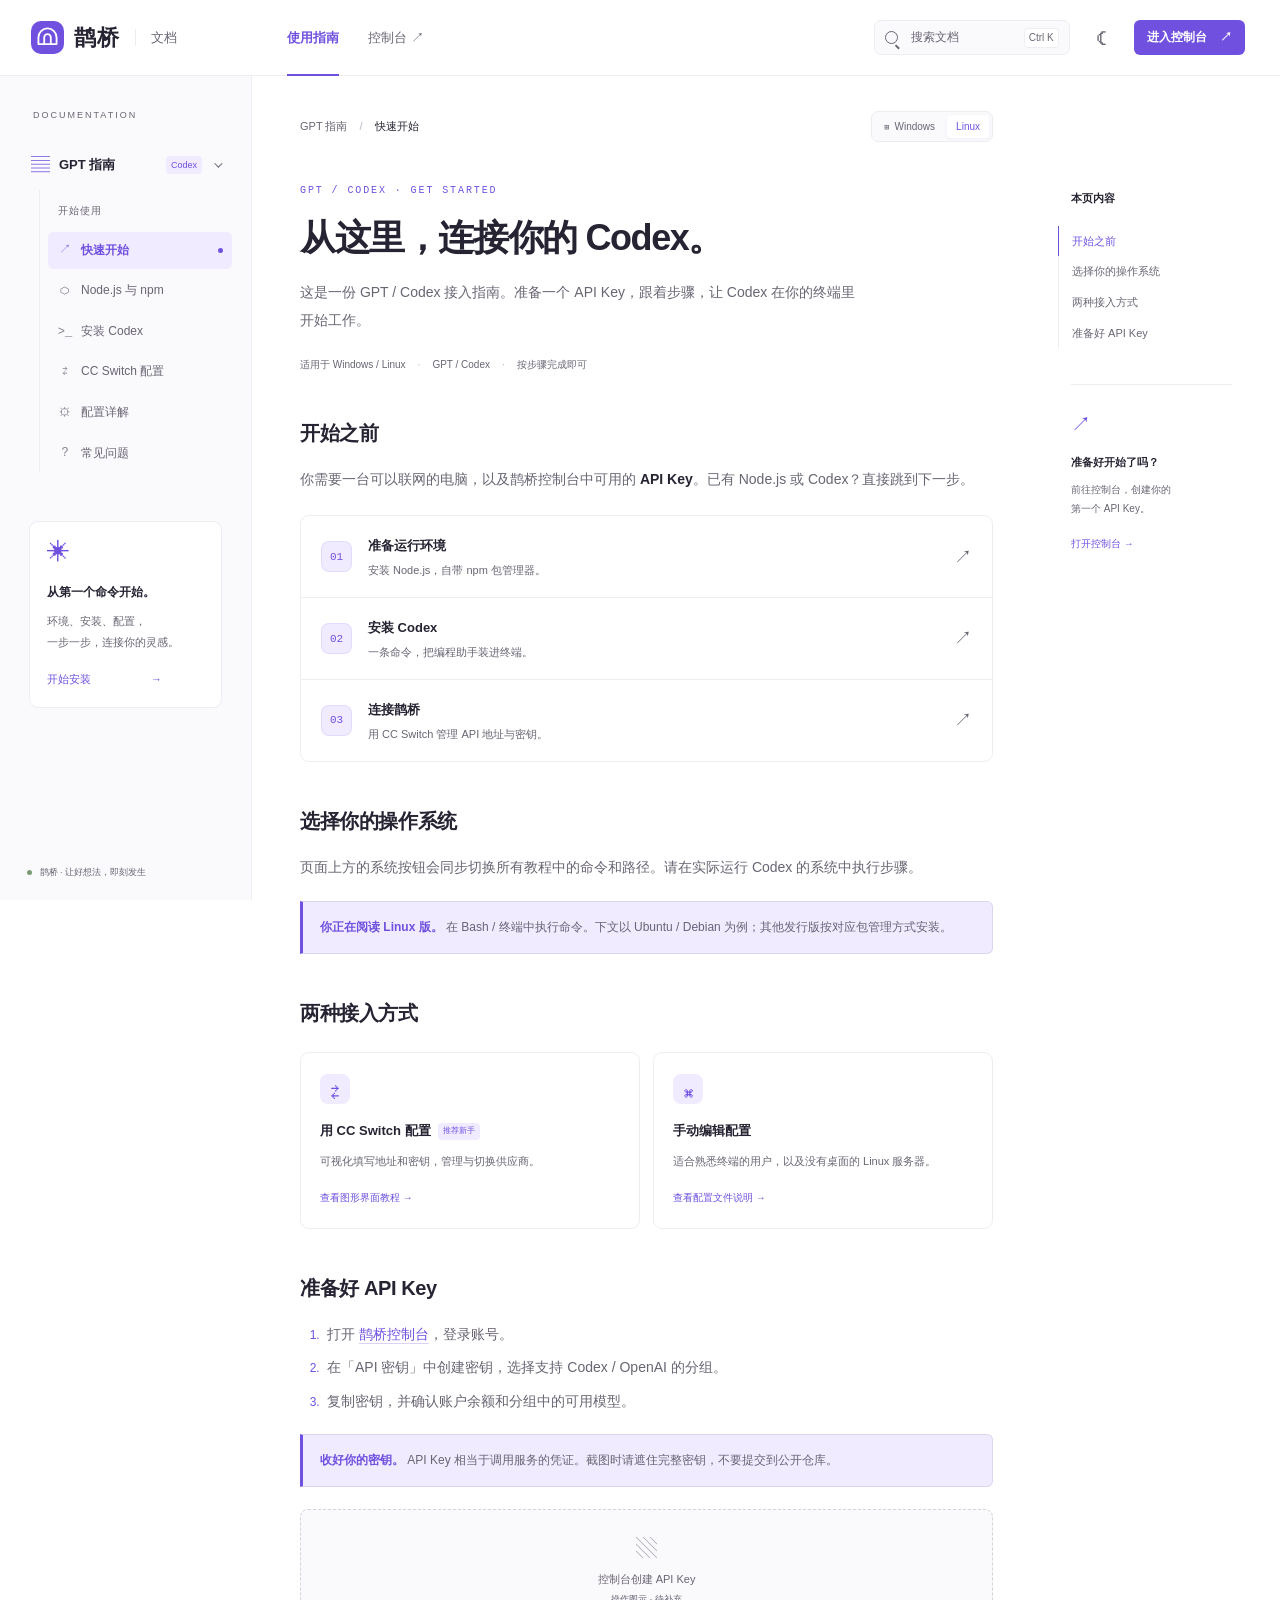
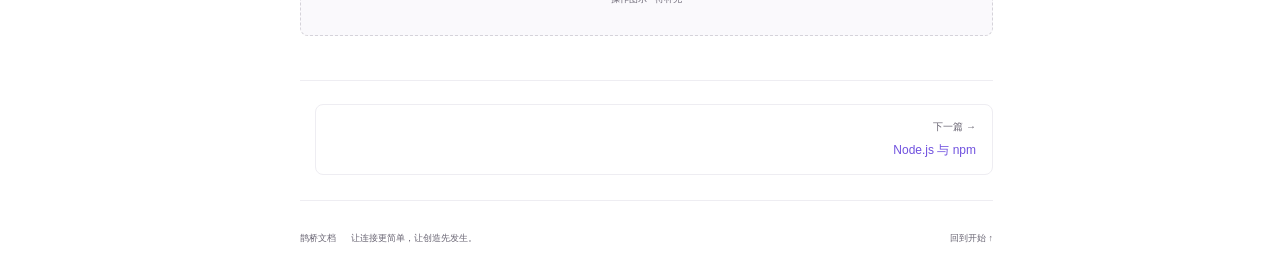
==== landing/docs/index.html @ ecbe3cf0 "操作文档" ====
<!doctype html>
<html lang="zh-CN" data-theme="light">
<head>
<meta charset="utf-8">
<meta name="viewport" content="width=device-width, initial-scale=1">
<meta name="theme-color" content="#faf9fc">
<meta name="description" content="鹊桥 GPT / Codex 指南：Windows 与 Linux 的 Node.js、Codex、CC Switch 安装与 API 配置指南。">
<title>快速开始 · GPT 指南 · 鹊桥文档</title>
<link rel="icon" href="data:image/svg+xml,%3Csvg xmlns='http://www.w3.org/2000/svg' viewBox='0 0 64 64'%3E%3Crect width='64' height='64' rx='18' fill='%236d4aff'/%3E%3Cpath d='M13 44V33a19 19 0 0 1 38 0v11M13 44h38M25 44V33a7 7 0 0 1 14 0v11' fill='none' stroke='white' stroke-width='4' stroke-linecap='round'/%3E%3C/svg%3E">
<style>:root{color-scheme:light;--bg:#fff;--sidebar:#faf9fc;--surface:#f7f7fa;--text:#262332;--muted:#696573;--line:#eeedf2;--accent:#7051df;--accent-soft:#f0ebff;--code-bg:#f8f8fb;--code-text:#4c425f;--shadow:0 24px 80px #25203520}
[data-theme=dark]{color-scheme:dark;--bg:#14121a;--sidebar:#19161f;--surface:#211d29;--text:#eeeaf5;--muted:#aaa2b7;--line:#302939;--accent:#c2a7ff;--accent-soft:#2c223d;--code-bg:#1c1823;--code-text:#dfd0f3;--shadow:0 24px 80px #0008}
*,*::before,*::after{box-sizing:border-box}html{scroll-behavior:smooth;scroll-padding-top:100px}body{margin:0;font:14px/1.8 -apple-system,BlinkMacSystemFont,"Segoe UI","PingFang SC","Microsoft YaHei",sans-serif;background:var(--bg);color:var(--text);-webkit-font-smoothing:antialiased}button,input{font:inherit}button,a{-webkit-tap-highlight-color:transparent}button{cursor:pointer;color:inherit}a{color:inherit;text-decoration:none}button{background:none}svg{display:block}::selection{background:var(--accent-soft);color:var(--accent)}:focus-visible{outline:2px solid var(--accent);outline-offset:4px}[hidden]{display:none!important}.sr-only{position:absolute;width:1px;height:1px;margin:-1px;padding:0;overflow:hidden;clip:rect(0,0,0,0);white-space:nowrap;border:0}.skip{position:fixed;left:16px;top:-100px;background:var(--accent);color:var(--bg);padding:10px 18px;z-index:100}.skip:focus{top:10px}.header{height:76px;display:grid;grid-template-columns:252px 1fr;border-bottom:1px solid var(--line);position:sticky;top:0;background:var(--bg);z-index:30}.brand{display:flex;align-items:center;padding-left:31px;gap:10px}.brand svg{width:33px;height:33px;color:var(--accent)}.brand strong{font-size:22px;letter-spacing:1px}.brand-divider{height:17px;width:1px;background:var(--line);margin:0 5px}.brand-caption{font-size:13px;color:var(--muted)}.header-main{display:flex;justify-content:space-between;align-items:center;padding:0 35px;gap:20px}.top-links,.header-actions{display:flex;align-items:center;gap:29px}.top-links{height:100%;font-size:13px;color:var(--muted)}.top-links a{height:100%;display:flex;align-items:center;position:relative;white-space:nowrap}.top-links .current{color:var(--accent);font-weight:600}.top-links .current::after{content:"";position:absolute;bottom:-1px;height:2px;left:0;right:0;background:var(--accent)}.header-actions{gap:17px}.search-trigger{height:35px;min-width:196px;display:flex;align-items:center;gap:10px;padding:0 10px;border:1px solid var(--line);border-radius:7px;background:var(--sidebar);color:var(--muted);font-size:12px}.search-icon{display:inline-block;width:13px;height:13px;border:1.5px solid currentColor;border-radius:50%;position:relative;flex-shrink:0;margin-right:3px}.search-icon::after{content:"";position:absolute;bottom:-4px;right:-3px;width:5px;height:1.5px;background:currentColor;transform:rotate(45deg)}kbd{font-family:inherit;font-size:10px;border:1px solid var(--line);border-radius:4px;padding:0 4px;margin-left:auto;background:var(--bg)}.theme-toggle{border:0;font-size:22px;width:30px;height:34px;color:var(--muted);line-height:1}.console-button{padding:7px 13px;border-radius:6px;background:var(--accent);color:var(--bg);font-size:12px;font-weight:600;white-space:nowrap}.console-button span{margin-left:10px}.menu-toggle{display:none;border:1px solid var(--line);border-radius:6px;font-size:17px;width:34px;height:34px}.sidebar{position:fixed;top:76px;bottom:0;left:0;width:252px;border-right:1px solid var(--line);background:var(--sidebar);z-index:20}.sidebar-inner{padding:31px 19px 20px;height:100%;display:flex;flex-direction:column;overflow:auto}.sidebar-overline{font-size:9px;letter-spacing:2px;color:var(--muted);padding:0 14px;margin-bottom:21px}.sidebar-home{display:flex;align-items:center;gap:11px;font-weight:650;padding:0 13px}.sidebar-home>span:first-child{color:var(--accent);font-size:20px}.guide-badge{margin-left:auto;background:var(--accent-soft);border-radius:4px;font-size:10px;font-weight:500;color:var(--accent);padding:0 6px}.nav-label{font-size:10px;color:var(--muted);padding:30px 14px 12px;letter-spacing:1px}.nav-link{display:flex;align-items:center;gap:11px;padding:9px 13px;margin:3px 0;color:var(--muted);border-radius:6px;font-size:13px}.nav-icon{font:13px/1.5 Consolas,monospace;width:19px;text-align:center;opacity:.8}.nav-link.active{background:var(--accent-soft);color:var(--accent);font-weight:600}.nav-link.active::after{content:"";width:5px;height:5px;background:var(--accent);border-radius:50%;margin-left:auto}.nav-link:hover{color:var(--accent);background:var(--accent-soft)}.sidebar-tip{margin:46px 10px 25px;padding:19px 17px 16px;border:1px solid var(--line);border-radius:9px;background:var(--bg);position:relative;overflow:hidden}.tip-spark{display:block;color:var(--accent);font-size:23px;line-height:1;margin-bottom:15px}.sidebar-tip strong{font-size:12px;font-weight:600}.sidebar-tip p{font-size:11px;color:var(--muted);line-height:1.9;margin:7px 0 13px}.sidebar-tip a{font-size:11px;color:var(--accent)}.sidebar-tip a span{margin-left:57px}.sidebar-bottom{margin-top:auto;padding:15px 8px 0;font-size:9px;color:var(--muted);white-space:nowrap}.status-dot{display:inline-block;width:5px;height:5px;background:#7d9a73;border-radius:50%;margin-right:5px}main{margin-left:252px;min-height:calc(100vh - 76px)}.reading-layout{display:grid;grid-template-columns:minmax(0,760px) 174px;gap:65px;max-width:1138px;margin:auto;padding:35px 48px 0}.document{min-width:0}.document-toolbar{display:flex;align-items:center;justify-content:space-between;gap:15px;margin-bottom:41px}.breadcrumb{display:flex;align-items:center;gap:12px;font-size:11px;color:var(--muted)}.breadcrumb strong{font-weight:500;color:var(--text)}.breadcrumb>span:nth-child(2){color:#b8b4c2}.os-switch{display:flex;gap:3px;padding:3px;border:1px solid var(--line);border-radius:7px;background:var(--sidebar);flex-shrink:0}.os-switch button{border:0;padding:3px 9px;border-radius:4px;font-size:10px;line-height:1.7;color:var(--muted)}.os-switch button[aria-pressed=true]{background:var(--bg);color:var(--accent);box-shadow:0 1px 4px #3020450c}.os-switch button span{margin-right:3px}.article .page-eyebrow{font:10px/1.5 Consolas,monospace;letter-spacing:1.9px;color:var(--accent);margin:0 0 15px}.article h1{font-size:36px;letter-spacing:-1.4px;line-height:1.4;margin:0 0 16px;font-weight:720}.article>h1+p{font-size:14px;line-height:1.95;color:var(--muted);max-width:560px;margin-bottom:18px}.article h2{font-size:20px;font-weight:650;letter-spacing:-.4px;margin:38px 0 15px;padding-top:3px}.article h3{font-size:16px;margin:26px 0 10px}.article p{margin:12px 0;color:var(--muted);line-height:1.95}.article strong{color:var(--text);font-weight:600}.article a:not(.journey a,.route-cards a){color:var(--accent);text-decoration:underline;text-underline-offset:4px;text-decoration-color:color-mix(in srgb,var(--accent) 25%,transparent)}.article a:hover{text-decoration-color:var(--accent)}.article ol,.article ul{padding-left:23px;color:var(--muted);margin:16px 0}.article li{padding-left:4px;margin:8px 0}.article li::marker{color:var(--accent);font-size:12px}.intro-meta{display:flex;gap:0;flex-wrap:wrap;font-size:10px;color:var(--muted);margin:22px 0 31px}.intro-meta span+span::before{content:"·";margin:0 12px;color:#b6afc4}.journey{border:1px solid var(--line);border-radius:9px;margin:22px 0 30px;overflow:hidden}.journey a{padding:17px 20px;display:flex;align-items:center;gap:16px;transition:background .15s}.journey a+a{border-top:1px solid var(--line)}.journey a:hover{background:var(--sidebar)}.step-no{width:31px;height:31px;display:grid;place-items:center;background:var(--accent-soft);color:var(--accent);border:1px solid color-mix(in srgb,var(--accent) 10%,transparent);border-radius:8px;font:11px Consolas,monospace;flex-shrink:0}.journey strong{font-size:13px}.journey p{font-size:11px;line-height:1.7;margin:3px 0 0}.step-arrow{margin-left:auto;font-size:18px;color:var(--muted)}.article blockquote{padding:14px 17px;border:1px solid color-mix(in srgb,var(--accent) 15%,var(--line));border-left:3px solid var(--accent);border-radius:0 6px 6px 0;background:var(--accent-soft);margin:20px 0}.article blockquote p{font-size:12px;line-height:1.9;margin:0;color:var(--muted)}.article blockquote strong{color:var(--accent)}.route-cards{display:grid;grid-template-columns:1fr 1fr;gap:13px;margin:21px 0 30px}.route-cards>a{border:1px solid var(--line);border-radius:9px;padding:21px 19px;display:flex;flex-direction:column;transition:border-color .15s}.route-cards>a:hover{border-color:var(--accent)}.card-icon{display:grid;place-items:center;width:30px;height:30px;color:var(--accent);background:var(--accent-soft);border-radius:8px;font-size:20px;margin-bottom:15px}.route-cards strong{font-size:13px}.route-cards small{font-size:8px;font-weight:500;display:inline-block;padding:1px 5px;border-radius:4px;background:var(--accent-soft);color:var(--accent);margin-left:4px;vertical-align:middle}.route-cards p{font-size:11px;line-height:1.9;margin:9px 0 17px}.card-link{font-size:10px;color:var(--accent);margin-top:auto}.article :not(pre)>code{font:12px/1.65 Consolas,"SFMono-Regular",monospace;padding:2px 5px;background:var(--surface);color:var(--code-text);border:1px solid var(--line);border-radius:4px;overflow-wrap:anywhere}.code-block{border:1px solid var(--line);border-radius:8px;overflow:hidden;margin:19px 0;background:var(--code-bg)}.code-header{padding:6px 13px;display:flex;align-items:center;justify-content:space-between;border-bottom:1px solid var(--line);font:10px/1.8 Consolas,monospace;color:var(--muted)}.copy-button{font:10px/1.7 inherit;border:1px solid var(--line);border-radius:4px;padding:1px 8px;background:var(--bg);color:var(--muted);min-width:42px}.copy-button:hover{color:var(--accent)}pre{margin:0;padding:17px;overflow:auto;tab-size:2;line-height:1.9}pre code{font:12px/1.9 Consolas,"SFMono-Regular",monospace;color:var(--code-text)}.table-wrap{overflow:auto;border:1px solid var(--line);border-radius:7px;margin:20px 0}table{width:100%;border-collapse:collapse;font-size:12px}th,td{padding:11px 13px;text-align:left;border-bottom:1px solid var(--line);min-width:105px}th{font-weight:550;background:var(--sidebar);white-space:nowrap}td{color:var(--muted)}tbody tr:last-child td{border-bottom:0}.article img{max-width:100%;height:auto;border-radius:8px;border:1px solid var(--line);display:block;margin:20px 0}.screenshot-placeholder{border:1px dashed color-mix(in srgb,var(--muted) 25%,transparent);border-radius:8px;padding:27px 18px;background:var(--sidebar);text-align:center;margin:22px 0}.screenshot-placeholder>span{display:block;font-size:21px;color:var(--muted);opacity:.55;line-height:1}.screenshot-placeholder figcaption{font-size:11px;color:var(--muted);margin-top:12px}.screenshot-placeholder small{display:block;font-size:9px;margin-top:2px}.pagination{border-top:1px solid var(--line);margin-top:44px;padding-top:23px;display:flex;gap:15px;justify-content:space-between}.pagination a{flex:1;border:1px solid var(--line);border-radius:8px;padding:13px 16px;text-decoration:none!important;font-size:12px}.pagination a:hover{border-color:var(--accent)}.pagination a:last-child{text-align:right}.pagination small{display:block;font-size:10px;color:var(--muted);margin-bottom:4px}.document-footer{display:flex;flex-wrap:wrap;gap:15px;justify-content:space-between;font-size:9px;color:var(--muted);padding:29px 0 27px;margin-top:25px;border-top:1px solid var(--line)}.document-footer>span:nth-child(2){margin-right:auto}.document-footer a:hover{color:var(--accent)}.page-aside{padding-top:78px}.toc-sticky{position:sticky;top:112px}.toc-title{font-size:11px;font-weight:600;margin:0 0 17px;padding-left:13px}.page-aside nav{display:flex;flex-direction:column;border-left:1px solid var(--line)}.page-aside nav a{font-size:11px;line-height:1.7;color:var(--muted);padding:6px 0 6px 13px;margin-left:-1px;border-left:1px solid transparent}.page-aside nav a.active{color:var(--accent);border-color:var(--accent)}.page-aside nav a:hover{color:var(--accent)}.aside-help{margin:35px 0 0 13px;padding-top:21px;border-top:1px solid var(--line)}.aside-help>span{font-size:20px;color:var(--accent);display:block;margin-bottom:7px}.aside-help strong{font-size:11px;font-weight:600}.aside-help p{font-size:10px;color:var(--muted);line-height:1.9;margin:6px 0 12px}.aside-help a{font-size:10px;color:var(--accent)}dialog{padding:0;width:min(590px,calc(100% - 32px));max-height:80vh;background:var(--bg);color:var(--text);border:1px solid var(--line);border-radius:12px;box-shadow:var(--shadow);margin:12vh auto auto}dialog::backdrop{background:#19132355;backdrop-filter:blur(3px)}.search-top{display:flex;gap:12px;align-items:center;border-bottom:1px solid var(--line);padding:17px 21px}.search-top input{width:100%;min-width:0;outline:none;border:0;color:var(--text);background:transparent;font-size:14px}.search-top button{border:1px solid var(--line);color:var(--muted);border-radius:4px;font-size:10px;padding:2px 5px}#search-results{padding:9px;max-height:48vh;overflow:auto}.search-result{display:block;padding:13px;border-radius:6px}.search-result:hover,.search-result:focus{background:var(--accent-soft)}.search-result strong{font-size:13px;font-weight:550}.search-result p{font-size:11px;margin:3px 0 0;color:var(--muted);line-height:1.8}.search-empty{padding:20px;text-align:center;color:var(--muted);font-size:12px}.search-footer{border-top:1px solid var(--line);padding:10px 20px;font-size:10px;color:var(--muted);margin:0}#toast{position:fixed;bottom:24px;left:50%;transform:translateX(-50%);background:var(--text);color:var(--bg);font-size:12px;border-radius:7px;padding:9px 17px;z-index:100;opacity:0;pointer-events:none;transition:opacity .15s}#toast.visible{opacity:1}.noscript{padding:15px;border:1px solid var(--line);font-size:12px}
@media(min-width:1600px){.reading-layout{padding-top:43px;gap:80px}.document-toolbar{margin-bottom:49px}.article h1{font-size:40px}}
@media(max-width:1200px){.header{grid-template-columns:225px 1fr}.sidebar{width:225px}.brand{padding-left:25px}main{margin-left:225px}.reading-layout{gap:35px;padding-inline:35px;grid-template-columns:minmax(0,1fr) 145px}.header-main{padding-inline:25px}.top-links{gap:20px}.search-trigger{min-width:165px}.header-actions{gap:13px}.article h1{font-size:32px}.route-cards small{margin-left:0}}
@media(max-width:1000px){.page-aside{display:none}.reading-layout{display:block;max-width:800px;padding-inline:40px}.top-links a:nth-child(2){display:none}.search-trigger{min-width:145px}.search-trigger kbd{display:none}.header-main{gap:10px}.console-button{padding:7px 10px}.brand-caption,.brand-divider{display:none}.document-toolbar{margin-bottom:33px}}
@media(max-width:760px){.header{height:65px;grid-template-columns:150px 1fr}.brand{padding-left:20px;gap:8px}.brand svg{width:29px;height:29px}.brand strong{font-size:20px}.brand-caption{display:block;font-size:11px}.header-main{padding:0 17px;justify-content:flex-end}.top-links{display:none}.search-trigger{min-width:0;width:32px;justify-content:center;padding:0;border:0;background:none}.search-trigger>span:nth-child(2){display:none}.console-button{font-size:10px}.theme-toggle{font-size:20px;width:25px}.header-actions{gap:10px}.menu-toggle{display:block}.sidebar{transform:translateX(-100%);top:65px;width:255px;transition:transform .2s}.sidebar.open{transform:none}.mobile-backdrop{position:fixed;inset:65px 0 0;background:#19132355;z-index:19}.sidebar-inner{padding-top:25px}main{margin-left:0}.reading-layout{padding:26px 24px 0}.document-toolbar{margin-bottom:33px}.article h1{font-size:30px;letter-spacing:-1px}.article h2{font-size:19px;margin-top:32px}.article>h1+p{font-size:13px}.article p,.article li{font-size:13px}.intro-meta{font-size:9px}.intro-meta span+span::before{margin-inline:8px}.breadcrumb{gap:8px;font-size:10px}.os-switch button{font-size:9px;padding-inline:7px}.route-cards{gap:10px}.route-cards>a{padding:18px 15px}.route-cards strong{font-size:12px}.route-cards p{font-size:11px}.route-cards small{display:table;margin-top:5px}.journey a{padding:17px}.journey p{font-size:11px}.document-footer>span:nth-child(2){display:none}.pagination a{font-size:11px;padding:12px}.article blockquote p{font-size:11px}html{scroll-padding-top:85px}}
@media(max-width:380px){.header{grid-template-columns:128px 1fr}.header-main{padding-right:12px}.brand{padding-left:15px}.brand-caption{display:none}.header-actions{gap:7px}.reading-layout{padding-inline:18px}.article h1{font-size:27px}.intro-meta{gap:5px}.route-cards{grid-template-columns:1fr}.route-cards small{display:inline;margin-left:6px}.console-button span{margin-left:5px}}
@media(prefers-reduced-motion:reduce){html{scroll-behavior:auto}*,*::before,*::after{transition:none!important}}
@media(max-width:520px){.header .console-button{display:none}}

.guide-group>summary{display:flex;align-items:center;gap:9px;padding:9px 12px;cursor:pointer;list-style:none;border-radius:6px}.guide-group>summary::-webkit-details-marker{display:none}.guide-group>summary::marker{content:""}.guide-group>summary:hover{background:var(--accent-soft)}.guide-group>summary strong{font-size:13px;font-weight:650;white-space:nowrap}.guide-symbol{color:var(--accent);font-size:19px;line-height:1}.guide-group .guide-badge{margin-left:auto;font-size:9px;padding:1px 5px}.guide-chevron{width:6px;height:6px;border-right:1.5px solid var(--muted);border-bottom:1.5px solid var(--muted);transform:rotate(-45deg);margin-left:3px;transition:transform .15s;flex-shrink:0}.guide-group[open] .guide-chevron{transform:rotate(45deg) translateY(-2px)}.guide-children{margin:4px 0 0 20px;padding-left:8px;border-left:1px solid var(--line)}.guide-children .nav-label{padding:12px 10px 9px}.guide-children .nav-link{padding:8px 9px;gap:8px;font-size:12px}.guide-children .nav-icon{width:16px;font-size:12px}
</style>
</head>
<body>
<a class="skip" href="#main">跳到正文</a>
<header class="header">
<a class="brand" href="../index.html" aria-label="鹊桥首页"><svg viewBox="0 0 40 40" aria-hidden="true"><rect width="40" height="40" rx="12" fill="currentColor"/><path d="M9 28v-8a11 11 0 0 1 22 0v8M9 28h22M16 28v-8a4 4 0 0 1 8 0v8" fill="none" stroke="white" stroke-width="2.2" stroke-linecap="round"/></svg><strong>鹊桥</strong><span class="brand-divider"></span><span class="brand-caption">文档</span></a>
<div class="header-main"><div class="top-links"><a href="#quickstart" class="current">使用指南</a><a href="https://api.queqiaohub.com/dashboard" target="_blank" rel="noopener noreferrer">控制台 ↗</a></div><div class="header-actions"><button class="search-trigger" aria-haspopup="dialog"><span class="search-icon" aria-hidden="true"></span><span>搜索文档</span><kbd>Ctrl K</kbd></button><button class="theme-toggle" aria-label="切换到深色模式" title="切换主题">☾</button><a class="console-button" href="https://api.queqiaohub.com/dashboard" target="_blank" rel="noopener noreferrer">进入控制台 <span aria-hidden="true">↗</span></a><button class="menu-toggle" aria-label="打开文档目录" aria-controls="sidebar" aria-expanded="false">☰</button></div></div>
</header>
<div class="mobile-backdrop" hidden></div>
<aside class="sidebar" id="sidebar" aria-label="文档导航"><div class="sidebar-inner"><div class="sidebar-overline">DOCUMENTATION</div><details class="guide-group" open><summary><span class="guide-symbol" aria-hidden="true">▤</span><strong>GPT 指南</strong><span class="guide-badge">Codex</span><span class="guide-chevron" aria-hidden="true"></span></summary><div class="guide-children"><div class="nav-label">开始使用</div><nav aria-label="GPT 指南"><a class="nav-link active" href="#quickstart" aria-current="page"><span class="nav-icon" aria-hidden="true">↗</span>快速开始</a>
<a class="nav-link" href="#node"><span class="nav-icon" aria-hidden="true">⬡</span>Node.js 与 npm</a>
<a class="nav-link" href="#codex"><span class="nav-icon" aria-hidden="true">&gt;_</span>安装 Codex</a>
<a class="nav-link" href="#cc-switch"><span class="nav-icon" aria-hidden="true">⇄</span>CC Switch 配置</a>
<a class="nav-link" href="#configuration"><span class="nav-icon" aria-hidden="true">⚙</span>配置详解</a>
<a class="nav-link" href="#faq"><span class="nav-icon" aria-hidden="true">?</span>常见问题</a></nav></div></details><div class="sidebar-tip"><span class="tip-spark" aria-hidden="true">✳</span><strong>从第一个命令开始。</strong><p>环境、安装、配置，<br>一步一步，连接你的灵感。</p><a href="#node">开始安装 <span aria-hidden="true">→</span></a></div><div class="sidebar-bottom"><span class="status-dot"></span> 鹊桥 · 让好想法，即刻发生</div></div></aside>
<main id="main" tabindex="-1"><div class="reading-layout"><div class="document"><div class="document-toolbar"><div class="breadcrumb"><span>GPT 指南</span><span aria-hidden="true">/</span><strong id="breadcrumb-title">快速开始</strong></div><div class="os-switch" role="group" aria-label="教程操作系统"><button data-set-os="windows" aria-pressed="true"><span aria-hidden="true">⊞</span> Windows</button><button data-set-os="linux" aria-pressed="false">Linux</button></div></div><noscript><p class="noscript">请启用 JavaScript 以切换文档与操作系统。下方为快速开始，也可直接阅读同目录的 content.md。</p></noscript><article class="article" id="quickstart" data-title="快速开始"><p class="page-eyebrow">GPT / CODEX · GET STARTED</p><h1 id="quickstart-section-1">从这里，连接你的 Codex。</h1>
<p>这是一份 GPT / Codex 接入指南。准备一个 API Key，跟着步骤，让 Codex 在你的终端里开始工作。</p>
<div class="intro-meta"><span>适用于 Windows / Linux</span><span>GPT / Codex</span><span>按步骤完成即可</span></div>

<h2 id="quickstart-section-2">开始之前</h2>
<p>你需要一台可以联网的电脑，以及鹊桥控制台中可用的 <strong>API Key</strong>。已有 Node.js 或 Codex？直接跳到下一步。</p>
<div class="journey">
<a href="#node"><span class="step-no">01</span><div><strong>准备运行环境</strong><p>安装 Node.js，自带 npm 包管理器。</p></div><span class="step-arrow">↗</span></a>
<a href="#codex"><span class="step-no">02</span><div><strong>安装 Codex</strong><p>一条命令，把编程助手装进终端。</p></div><span class="step-arrow">↗</span></a>
<a href="#cc-switch"><span class="step-no">03</span><div><strong>连接鹊桥</strong><p>用 CC Switch 管理 API 地址与密钥。</p></div><span class="step-arrow">↗</span></a>
</div>

<h2 id="quickstart-section-3">选择你的操作系统</h2>
<p>页面上方的系统按钮会同步切换所有教程中的命令和路径。请在实际运行 Codex 的系统中执行步骤。</p>
<section data-os="windows">
<blockquote>
<p><strong>你正在阅读 Windows 版。</strong> 使用 PowerShell 执行命令。安装完 Node.js 后，先关闭终端，再重新打开。</p>
</blockquote>

</section>


<section data-os="linux" hidden>
<blockquote>
<p><strong>你正在阅读 Linux 版。</strong> 在 Bash / 终端中执行命令。下文以 Ubuntu / Debian 为例；其他发行版按对应包管理方式安装。</p>
</blockquote>

</section>

<h2 id="quickstart-section-4">两种接入方式</h2>
<div class="route-cards">
<a href="#cc-switch"><span class="card-icon">⇄</span><strong>用 CC Switch 配置 <small>推荐新手</small></strong><p>可视化填写地址和密钥，管理与切换供应商。</p><span class="card-link">查看图形界面教程 →</span></a>
<a href="#configuration"><span class="card-icon">⌘</span><strong>手动编辑配置</strong><p>适合熟悉终端的用户，以及没有桌面的 Linux 服务器。</p><span class="card-link">查看配置文件说明 →</span></a>
</div>

<h2 id="quickstart-section-5">准备好 API Key</h2>
<ol>
<li>打开 <a href="https://api.queqiaohub.com/dashboard" target="_blank" rel="noopener noreferrer">鹊桥控制台</a>，登录账号。</li>
<li>在「API 密钥」中创建密钥，选择支持 Codex / OpenAI 的分组。</li>
<li>复制密钥，并确认账户余额和分组中的可用模型。</li>
</ol>
<blockquote>
<p><strong>收好你的密钥。</strong> API Key 相当于调用服务的凭证。截图时请遮住完整密钥，不要提交到公开仓库。</p>
</blockquote>
<figure class="screenshot-placeholder"><span aria-hidden="true">▧</span><figcaption>控制台创建 API Key<small>操作图示 · 待补充</small></figcaption></figure>
<nav class="pagination" aria-label="前后文档"><span></span><a href="#node"><small>下一篇 →</small>Node.js 与 npm</a></nav></article>
<article class="article" id="node" data-title="Node.js 与 npm" hidden><p class="page-eyebrow">RUNTIME</p><h1 id="node-section-1">安装 Node.js 与 npm</h1>
<p>先准备运行环境。npm 随 Node.js 一起安装，不需要再单独下载。</p>
<h2 id="node-section-2">下载与安装</h2>
<section data-os="windows">
<ol>
<li>打开 <a href="https://nodejs.org/zh-cn/download" target="_blank" rel="noopener noreferrer">Node.js 官方下载页</a>。</li>
<li>选择 <strong>LTS（长期支持版）</strong> 和 Windows 安装包（<code>.msi</code>）。处理器为 ARM 时选择对应架构。</li>
<li>双击安装，保留默认的 npm 与 PATH 选项，按提示完成。</li>
<li>关闭现有的 PowerShell 窗口，重新打开一个终端。</li>
</ol>
<figure class="screenshot-placeholder"><span aria-hidden="true">▧</span><figcaption>Windows 安装 Node.js<small>操作图示 · 待补充</small></figcaption></figure>


</section>


<section data-os="linux" hidden>
<p>推荐使用版本管理器安装 Node.js，便于升级，也能减少全局 npm 安装时的权限问题。先按 <a href="https://github.com/nvm-sh/nvm#installing-and-updating" target="_blank" rel="noopener noreferrer">nvm 官方说明</a> 安装 nvm，然后重新打开终端，执行：</p>
<div class="code-block"><div class="code-header"><span>bash</span><button type="button" class="copy-button" aria-label="复制代码">复制</button></div><pre><code>nvm install --lts
nvm use --lts</code></pre></div>
<p>也可以从 <a href="https://nodejs.org/zh-cn/download" target="_blank" rel="noopener noreferrer">Node.js 官方下载页</a> 选择 Linux 和对应架构，按官方步骤安装 LTS 版。</p>
<figure class="screenshot-placeholder"><span aria-hidden="true">▧</span><figcaption>Linux 安装 Node.js<small>操作图示 · 待补充</small></figcaption></figure>


</section>

<h2 id="node-section-3">验证安装</h2>
<p>在新打开的终端中逐行执行：</p>
<div class="code-block"><div class="code-header"><span>bash</span><button type="button" class="copy-button" aria-label="复制代码">复制</button></div><pre><code>node --version
npm --version</code></pre></div>
<p>两条命令都能输出版本号，就可以继续安装 Codex。版本号随 LTS 发布变化，无需与截图完全一致。</p>
<section data-os="windows">
<p>如果提示 <code>npm.ps1</code> 无法加载，可以在 PowerShell 中改用 <code>npm.cmd --version</code>，后续的 <code>npm</code> 命令同样可以写成 <code>npm.cmd</code>。</p>

</section>


<section data-os="linux" hidden>
<p>如果 <code>nvm</code> 找不到，重新打开终端，或按 nvm 安装说明加载 shell 配置；<code>nvm</code> 是 shell 函数，应用在同一个用户的终端中。</p>

</section>

<h2 id="node-section-4">下一步</h2>
<p>环境准备完成，前往 <a href="#codex">安装 Codex</a>。</p>
<nav class="pagination" aria-label="前后文档"><a href="#quickstart"><small>← 上一篇</small>快速开始</a><a href="#codex"><small>下一篇 →</small>安装 Codex</a></nav></article>
<article class="article" id="codex" data-title="安装 Codex" hidden><p class="page-eyebrow">CODEX CLI</p><h1 id="codex-section-1">安装 Codex</h1>
<p>Codex CLI 是在终端中使用的编程助手。这份指南采用 npm 安装方式。</p>
<h2 id="codex-section-2">全局安装</h2>
<p>在终端执行以下命令，等待安装完成：</p>
<div class="code-block"><div class="code-header"><span>bash</span><button type="button" class="copy-button" aria-label="复制代码">复制</button></div><pre><code>npm install -g @openai/codex</code></pre></div>
<section data-os="windows">
<p>如果 PowerShell 提示禁止运行 <code>npm.ps1</code>，改用以下命令，无需调整系统执行策略：</p>
<div class="code-block"><div class="code-header"><span>powershell</span><button type="button" class="copy-button" aria-label="复制代码">复制</button></div><pre><code>npm.cmd install -g @openai/codex</code></pre></div>

</section>


<section data-os="linux" hidden>
<p>若出现 <code>EACCES</code> 权限错误，先回到 <a href="#node">Node.js 与 npm</a>，用当前用户的 nvm 环境安装 Node.js，然后重试。</p>

</section>

<h2 id="codex-section-3">检查是否安装成功</h2>
<div class="code-block"><div class="code-header"><span>bash</span><button type="button" class="copy-button" aria-label="复制代码">复制</button></div><pre><code>codex --version</code></pre></div>
<p>看到版本号说明安装成功。如果提示找不到命令，先重开终端，再检查 npm 全局安装目录是否已加入 PATH。</p>
<figure class="screenshot-placeholder"><span aria-hidden="true">▧</span><figcaption>Codex 安装成功后的终端<small>操作图示 · 待补充</small></figcaption></figure>


<h2 id="codex-section-4">配置后再开始</h2>
<p>接下来选择 <a href="#cc-switch">CC Switch 配置</a> 或 <a href="#configuration">手动配置</a>。接入鹊桥使用控制台创建的 API Key，请先完成供应商配置。</p>
<h2 id="codex-section-5">第一次运行</h2>
<p>配置完成后，在你自己的项目目录打开终端，执行：</p>
<div class="code-block"><div class="code-header"><span>bash</span><button type="button" class="copy-button" aria-label="复制代码">复制</button></div><pre><code>codex</code></pre></div>
<p>可以先输入：「请介绍这个项目的目录结构，先不要修改文件。」按提示确认工作目录与权限，收到回复后再开始实际任务。</p>
<h2 id="codex-section-6">更新 Codex</h2>
<div class="code-block"><div class="code-header"><span>bash</span><button type="button" class="copy-button" aria-label="复制代码">复制</button></div><pre><code>npm install -g @openai/codex@latest</code></pre></div>
<p>更新后结束旧会话，再重新启动 Codex。如使用的版本运行后台守护进程，也需要通过工具提供的重启入口重新加载配置；先保存正在进行的工作。</p>
<p>参考：<a href="https://developers.openai.com/codex/cli/" target="_blank" rel="noopener noreferrer">OpenAI 官方 Codex CLI 文档</a>。</p>
<nav class="pagination" aria-label="前后文档"><a href="#node"><small>← 上一篇</small>Node.js 与 npm</a><a href="#cc-switch"><small>下一篇 →</small>CC Switch 配置</a></nav></article>
<article class="article" id="cc-switch" data-title="CC Switch 配置" hidden><p class="page-eyebrow">CC SWITCH</p><h1 id="cc-switch-section-1">用 CC Switch 连接</h1>
<p>把服务地址、API Key 和模型放在一起管理。以后切换供应商，不必反复寻找配置文件。</p>
<h2 id="cc-switch-section-2">下载 CC Switch</h2>
<p>前往 <a href="https://github.com/farion1231/cc-switch/releases/latest" target="_blank" rel="noopener noreferrer">CC Switch 官方 Releases</a>，下载适合系统与处理器架构的最新安装包。</p>
<section data-os="windows">
<p>选择文件名包含 <code>Windows</code> 的 <code>.msi</code> 安装包，或 <code>Windows-Portable.zip</code> 便携版。常见电脑选 x64 对应版本，ARM 电脑选 arm64 版本。安装后打开 CC Switch。</p>
<figure class="screenshot-placeholder"><span aria-hidden="true">▧</span><figcaption>Windows 下载与安装 CC Switch<small>操作图示 · 待补充</small></figcaption></figure>


</section>


<section data-os="linux" hidden>
<p>Ubuntu / Debian 桌面系统选择 <code>.deb</code>；支持相应依赖的 RPM 系统选择 <code>.rpm</code>，也可以使用 AppImage。按自己的处理器架构选择 x86_64 / arm64。</p>
<p>Ubuntu / Debian 示例：把文件名替换成实际下载的文件名。</p>
<div class="code-block"><div class="code-header"><span>bash</span><button type="button" class="copy-button" aria-label="复制代码">复制</button></div><pre><code>sudo apt install ./CC-Switch-实际版本-Linux-x86_64.deb</code></pre></div>
<p><strong>需要图形桌面。</strong> CC Switch 官方桌面版要求 glibc 2.35+ 与 WebKitGTK 4.1。仅通过 SSH 使用的服务器，请跳到 <a href="#configuration">手动配置</a>。</p>
<figure class="screenshot-placeholder"><span aria-hidden="true">▧</span><figcaption>Linux 桌面安装 CC Switch<small>操作图示 · 待补充</small></figcaption></figure>


</section>

<h2 id="cc-switch-section-3">添加 Codex 供应商</h2>
<ol>
<li>打开 CC Switch，在侧栏选择 <strong>Codex</strong>。</li>
<li>点击「添加供应商」或右上角的 <strong>+</strong>，选择自定义供应商。</li>
<li>填入下表信息，保存后点击「启用」。不同版本的界面名称可能略有不同。</li>
</ol>
<div class="table-wrap"><table>
<thead>
<tr>
<th>配置项</th>
<th>填写内容</th>
</tr>
</thead>
<tbody><tr>
<td>供应商名称</td>
<td><code>鹊桥</code>，也可以自定义</td>
</tr>
<tr>
<td>API 地址 / Endpoint</td>
<td><code>https://api.queqiaohub.com</code>，优先使用控制台一键导入的地址</td>
</tr>
<tr>
<td>API Key</td>
<td>在鹊桥控制台创建的完整密钥</td>
</tr>
<tr>
<td>模型</td>
<td>填写当前分组支持的模型 ID，以控制台为准</td>
</tr>
<tr>
<td>接口协议（如有）</td>
<td><code>Responses</code></td>
</tr>
</tbody></table></div>
<blockquote>
<p><strong>更方便的方式。</strong> 若控制台的 API 密钥页面提供「导入 CC Switch」，可以直接导入，再在 CC Switch 中核对并启用。不要重复给已带 <code>/v1</code> 的地址追加 <code>/v1</code>。</p>
</blockquote>
<figure class="screenshot-placeholder"><span aria-hidden="true">▧</span><figcaption>CC Switch 的 Codex 供应商配置<small>操作图示 · 待补充</small></figcaption></figure>


<h2 id="cc-switch-section-4">启用并验证</h2>
<p>保存后启用「鹊桥」，结束旧 Codex 会话，在项目目录重新执行 <code>codex</code>，发送一条简单的问题确认有回复。若 CC Switch 提示重启 Codex 守护进程，请先保存任务，再按提示操作。</p>
<section data-os="windows">
<p>如果你在 <strong>WSL</strong> 中运行 Codex，Windows 的配置目录与 WSL 的目录是两份。请在 CC Switch 的「设置 → 应用配置」中选择 WSL 内的 <code>.codex</code> 目录，或直接在 WSL 中 <a href="#configuration">手动配置</a>。</p>

</section>


<section data-os="linux" hidden>
<p>CC Switch 应与 Codex 使用同一个 Linux 用户的配置目录。不要用 <code>sudo</code> 启动 Codex，否则可能读取到 root 用户的另一份配置。</p>

</section>

<h2 id="cc-switch-section-5">下一步</h2>
<p>想了解各字段的作用？查看 <a href="#configuration">配置详解</a>。遇到问题可以先看 <a href="#faq">常见问题</a>。</p>
<p>参考：<a href="https://github.com/farion1231/cc-switch/blob/main/README_ZH.md" target="_blank" rel="noopener noreferrer">CC Switch 官方中文说明</a>。</p>
<nav class="pagination" aria-label="前后文档"><a href="#codex"><small>← 上一篇</small>安装 Codex</a><a href="#configuration"><small>下一篇 →</small>配置详解</a></nav></article>
<article class="article" id="configuration" data-title="配置详解" hidden><p class="page-eyebrow">CONFIGURATION</p><h1 id="configuration-section-1">配置详解</h1>
<p>不使用 CC Switch 时，也可以手动配置。已有配置请先备份，再合并需要的字段。</p>
<h2 id="configuration-section-2">找到配置文件</h2>
<p>默认配置文件在当前用户主目录下的 <code>.codex/config.toml</code>。如果设置过 <code>CODEX_HOME</code>，以该目录为准。</p>
<section data-os="windows">
<p>在 PowerShell 中创建目录并打开配置文件：</p>
<div class="code-block"><div class="code-header"><span>powershell</span><button type="button" class="copy-button" aria-label="复制代码">复制</button></div><pre><code>New-Item -ItemType Directory -Force &quot;$env:USERPROFILE\.codex&quot;
notepad &quot;$env:USERPROFILE\.codex\config.toml&quot;</code></pre></div>
<p>通常对应 <code>C:\Users\你的用户名\.codex\config.toml</code>。</p>

</section>


<section data-os="linux" hidden>
<p>在终端中创建目录并编辑文件：</p>
<div class="code-block"><div class="code-header"><span>bash</span><button type="button" class="copy-button" aria-label="复制代码">复制</button></div><pre><code>mkdir -p ~/.codex
nano ~/.codex/config.toml</code></pre></div>
<p>通常对应 <code>/home/你的用户名/.codex/config.toml</code>。也可以使用你熟悉的编辑器。</p>

</section>

<h2 id="configuration-section-3">填写供应商配置</h2>
<p>下面使用环境变量存放密钥。请将 <code>YOUR_MODEL_ID</code> 替换为鹊桥控制台中当前分组可用的模型 ID。</p>
<div class="code-block"><div class="code-header"><span>toml</span><button type="button" class="copy-button" aria-label="复制代码">复制</button></div><pre><code>model_provider = &quot;queqiao&quot;
model = &quot;YOUR_MODEL_ID&quot;

[model_providers.queqiao]
name = &quot;鹊桥&quot;
base_url = &quot;https://api.queqiaohub.com&quot;
wire_api = &quot;responses&quot;
env_key = &quot;QUEQIAO_API_KEY&quot;
requires_openai_auth = false</code></pre></div>
<div class="table-wrap"><table>
<thead>
<tr>
<th>字段</th>
<th>作用</th>
</tr>
</thead>
<tbody><tr>
<td><code>model_provider</code></td>
<td>当前使用的供应商 ID，与下方 <code>queqiao</code> 一致</td>
</tr>
<tr>
<td><code>model</code></td>
<td>实际请求的模型 ID，以控制台可用列表为准</td>
</tr>
<tr>
<td><code>base_url</code></td>
<td>API 基础地址；按控制台接入说明填写，避免重复 <code>/v1</code></td>
</tr>
<tr>
<td><code>wire_api</code></td>
<td>Codex 使用的接口协议，设置为 <code>responses</code></td>
</tr>
<tr>
<td><code>env_key</code></td>
<td>读取哪个环境变量作为 API Key</td>
</tr>
<tr>
<td><code>requires_openai_auth</code></td>
<td>自定义供应商使用 API Key，设为 <code>false</code></td>
</tr>
</tbody></table></div>
<h2 id="configuration-section-4">设置 API Key</h2>
<p>将示例中的 <code>YOUR_API_KEY</code> 替换为你的真实密钥。以下命令只对当前终端会话生效，随后在同一终端启动 Codex。</p>
<section data-os="windows">
<div class="code-block"><div class="code-header"><span>powershell</span><button type="button" class="copy-button" aria-label="复制代码">复制</button></div><pre><code>$env:QUEQIAO_API_KEY = &quot;YOUR_API_KEY&quot;
codex</code></pre></div>
<p>需要长期使用时，可以在 Windows「编辑账户的环境变量」中添加 <code>QUEQIAO_API_KEY</code>，然后重新打开终端。</p>

</section>


<section data-os="linux" hidden>
<div class="code-block"><div class="code-header"><span>bash</span><button type="button" class="copy-button" aria-label="复制代码">复制</button></div><pre><code>export QUEQIAO_API_KEY=&quot;YOUR_API_KEY&quot;
codex</code></pre></div>
<p>需要长期使用时，可以把环境变量设置加入自己的 <code>~/.bashrc</code>；使用 Zsh 则编辑 <code>~/.zshrc</code>。保存后重新打开终端。配置文件中含真实密钥时，请妥善保管。</p>

</section>

<h2 id="configuration-section-5">确认配置生效</h2>
<ol>
<li>保存 <code>config.toml</code>，确认 <code>model</code> 已替换。</li>
<li>在设有密钥环境变量的同一终端里启动 <code>codex</code>。</li>
<li>发送简单的问题，确认能收到回复；也可在控制台查看调用记录。</li>
</ol>
<figure class="screenshot-placeholder"><span aria-hidden="true">▧</span><figcaption>Codex 成功连接后的界面<small>操作图示 · 待补充</small></figcaption></figure>


<blockquote>
<p><strong>用 CC Switch 管理时</strong>，优先在 CC Switch 内修改该供应商，再启用并重启 Codex，避免切换时手动修改的关键字段被覆盖。</p>
</blockquote>
<p>参考：<a href="https://developers.openai.com/codex/config-reference/" target="_blank" rel="noopener noreferrer">OpenAI 官方配置参考</a>。</p>
<nav class="pagination" aria-label="前后文档"><a href="#cc-switch"><small>← 上一篇</small>CC Switch 配置</a><a href="#faq"><small>下一篇 →</small>常见问题</a></nav></article>
<article class="article" id="faq" data-title="常见问题" hidden><p class="page-eyebrow">TROUBLESHOOTING</p><h1 id="faq-section-1">常见问题</h1>
<p>先检查运行环境、密钥、地址和模型，通常就能找到问题。</p>
<h2 id="faq-section-2">提示找不到 node、npm 或 codex</h2>
<p>先关闭终端再重新打开。运行 <code>node --version</code> 和 <code>npm --version</code>；如果这两条也失败，回到 <a href="#node">Node.js 安装</a>。只有 <code>codex</code> 失败时，检查全局安装是否成功，以及 npm 全局目录是否在 PATH 中。</p>
<h2 id="faq-section-3">Windows 提示无法加载 npm.ps1</h2>
<p>把命令中的 <code>npm</code> 换成 <code>npm.cmd</code> 再运行。如果 <code>codex.ps1</code> 也受限制，可以执行 <code>codex.cmd</code>。这不需要修改系统执行策略。</p>
<h2 id="faq-section-4">请求返回 401 / 403</h2>
<p>检查 API Key 是否完整、是否仍然有效，以及当前分组是否允许调用目标模型。手动配置时，确认环境变量与 <code>env_key</code> 指向同一个名称，并且在启动 Codex 的终端里可用。</p>
<h2 id="faq-section-5">请求返回 404 或模型不可用</h2>
<p>核对地址是否重复出现 <code>/v1/v1</code>，接口协议是否为 <code>responses</code>，模型 ID 是否来自当前分组的可用模型列表。以控制台导出的接入配置为准。</p>
<h2 id="faq-section-6">CC Switch 改完配置没有生效</h2>
<p>确认已点击「启用」，保存正在进行的工作并重启 Codex；若 CC Switch 提示有后台守护进程，请使用其重启入口。也要检查 Codex 与 CC Switch 是否使用同一个用户、同一个配置目录，尤其是 Windows 与 WSL 混用时。</p>
<h2 id="faq-section-7">Linux 服务器没有桌面环境</h2>
<p>无需安装 CC Switch 桌面版。完成 <a href="#node">Node.js 安装</a> 和 <a href="#codex">Codex 安装</a> 后，按 <a href="#configuration">手动配置</a> 设置地址、模型和 API Key 即可。</p>
<nav class="pagination" aria-label="前后文档"><a href="#configuration"><small>← 上一篇</small>配置详解</a><a href="#quickstart"><small>已完成入门指南</small>回到快速开始 ↗</a></nav></article><footer class="document-footer"><span>鹊桥文档</span><span>让连接更简单，让创造先发生。</span><a href="#quickstart">回到开始 ↑</a></footer></div><aside class="page-aside" aria-label="本页目录"><div class="toc-sticky"><p class="toc-title">本页内容</p><nav id="toc"></nav><div class="aside-help"><span aria-hidden="true">↗</span><strong>准备好开始了吗？</strong><p>前往控制台，创建你的<br>第一个 API Key。</p><a href="https://api.queqiaohub.com/dashboard" target="_blank" rel="noopener noreferrer">打开控制台 →</a></div></div></aside></div></main>
<dialog id="search-dialog" aria-labelledby="search-title"><form method="dialog" class="search-top"><label id="search-title" for="search-input" class="sr-only">搜索文档</label><span class="search-icon" aria-hidden="true"></span><input id="search-input" type="search" placeholder="搜索命令、配置或问题…" autocomplete="off"><button aria-label="关闭搜索">Esc</button></form><div id="search-results" aria-live="polite"></div><p class="search-footer">搜索 GPT 指南 · 点击结果跳转 · Esc 关闭</p></dialog>
<div id="toast" role="status" aria-live="polite"></div>
<script>(() => {
  'use strict';
  const $ = (s, root = document) => root.querySelector(s);
  const $$ = (s, root = document) => [...root.querySelectorAll(s)];
  const articles = $$('.article');
  const sidebar = $('#sidebar');
  const menu = $('.menu-toggle');
  const backdrop = $('.mobile-backdrop');
  const dialog = $('#search-dialog');
  const searchInput = $('#search-input');
  const results = $('#search-results');
  const storage = {
    get(key) { try { return localStorage.getItem(key); } catch { return null; } },
    set(key, value) { try { localStorage.setItem(key, value); } catch { /* file/private mode */ } }
  };
  let currentArticle = articles[0];
  let tocHeadings = [];
  let os = storage.get('queqiao-docs-os') || (/Linux/.test(navigator.platform) ? 'linux' : 'windows');
  if (!['windows', 'linux'].includes(os)) os = 'windows';
  function setTheme(theme) {
    document.documentElement.dataset.theme = theme;
    const dark = theme === 'dark';
    $('.theme-toggle').textContent = dark ? '☀' : '☾';
    $('.theme-toggle').setAttribute('aria-label', dark ? '切换到浅色模式' : '切换到深色模式');
    $('meta[name="theme-color"]').content = dark ? '#14121a' : '#faf9fc';
  }
  const savedTheme = storage.get('queqiao-docs-theme');
  setTheme(['light', 'dark'].includes(savedTheme) ? savedTheme : 'light');
  $('.theme-toggle').addEventListener('click', () => {
    const theme = document.documentElement.dataset.theme === 'light' ? 'dark' : 'light';
    setTheme(theme); storage.set('queqiao-docs-theme', theme);
  });
  function closeMenu() {
    sidebar.classList.remove('open'); backdrop.hidden = true;
    menu.setAttribute('aria-expanded', 'false'); menu.setAttribute('aria-label', '打开文档目录');
  }
  menu.addEventListener('click', () => {
    const open = !sidebar.classList.contains('open');
    sidebar.classList.toggle('open', open); backdrop.hidden = !open;
    menu.setAttribute('aria-expanded', String(open));
    menu.setAttribute('aria-label', open ? '关闭文档目录' : '打开文档目录');
  });
  backdrop.addEventListener('click', closeMenu);
  document.addEventListener('keydown', event => { if (event.key === 'Escape') closeMenu(); });
  window.addEventListener('resize', () => { if (innerWidth > 760) closeMenu(); });
  function updateTocActive() {
    if (!tocHeadings.length) return;
    let active = tocHeadings[0];
    for (const heading of tocHeadings) { if (heading.getBoundingClientRect().top <= 145) active = heading; }
    $$('#toc a').forEach(a => {
      const selected = a.dataset.heading === active.id;
      a.classList.toggle('active', selected);
      if (selected) a.setAttribute('aria-current', 'location'); else a.removeAttribute('aria-current');
    });
  }
  function buildToc() {
    const toc = $('#toc'); toc.replaceChildren();
    tocHeadings = $$('h2', currentArticle).filter(h => !h.closest('[hidden]'));
    tocHeadings.forEach(heading => {
      const link = document.createElement('a'); link.href = '#' + currentArticle.id + '/' + encodeURIComponent(heading.id);
      link.textContent = heading.textContent; link.dataset.heading = heading.id; toc.append(link);
    });
    updateTocActive();
  }
  function setOs(value) {
    os = value; storage.set('queqiao-docs-os', os);
    $$('[data-os]').forEach(el => { el.hidden = el.dataset.os !== os; });
    $$('[data-set-os]').forEach(button => button.setAttribute('aria-pressed', String(button.dataset.setOs === os)));
    buildToc();
  }
  $$('[data-set-os]').forEach(button => button.addEventListener('click', () => setOs(button.dataset.setOs)));
  function route() {
    let hash;
    try { hash = decodeURIComponent(location.hash.slice(1)); } catch { hash = ''; }
    const [id, headingId] = hash.split('/');
    const next = articles.find(article => article.id === id) || articles[0];
    const changed = next !== currentArticle;
    currentArticle = next;
    $('.guide-group').open = true;
    articles.forEach(article => { article.hidden = article !== next; });
    $$('.nav-link').forEach(link => {
      const selected = link.hash === '#' + next.id;
      link.classList.toggle('active', selected);
      if (selected) link.setAttribute('aria-current', 'page'); else link.removeAttribute('aria-current');
    });
    $('#breadcrumb-title').textContent = next.dataset.title;
    document.title = next.dataset.title + ' · GPT 指南 · 鹊桥文档';
    buildToc(); closeMenu();
    requestAnimationFrame(() => {
      const heading = headingId ? document.getElementById(headingId) : null;
      if (heading && next.contains(heading) && !heading.closest('[hidden]')) heading.scrollIntoView({ behavior: 'instant', block: 'start' });
      else window.scrollTo({ top: 0, behavior: 'instant' });
      if (changed) $('#main').focus({ preventScroll: true });
      updateTocActive();
    });
  }
  window.addEventListener('hashchange', route);
  let scrollScheduled = false;
  window.addEventListener('scroll', () => {
    if (scrollScheduled) return;
    scrollScheduled = true;
    requestAnimationFrame(() => { updateTocActive(); scrollScheduled = false; });
  }, { passive: true });
  document.addEventListener('click', event => {
    const link = event.target.closest('a[href^="#"]');
    if (link && link.hash === location.hash) { closeMenu(); route(); }
  });
  let toastTimer;
  function toast(message) {
    const el = $('#toast'); el.textContent = message; el.classList.add('visible');
    clearTimeout(toastTimer); toastTimer = setTimeout(() => el.classList.remove('visible'), 2500);
  }
  async function copyCode(button) {
    const code = $('code', button.closest('.code-block'));
    let copied = false;
    try { await navigator.clipboard.writeText(code.textContent); copied = true; } catch {
      const range = document.createRange(); range.selectNodeContents(code);
      const selection = getSelection(); selection.removeAllRanges(); selection.addRange(range);
      try { copied = document.execCommand('copy'); } catch { /* Keep text selected for manual copying. */ }
      if (copied) selection.removeAllRanges();
    }
    button.textContent = copied ? '已复制' : '已选中';
    toast(copied ? '命令已复制' : '已选中代码，请按 Ctrl+C 复制');
    setTimeout(() => { button.textContent = '复制'; }, 2200);
  }
  $$('.copy-button').forEach(button => button.addEventListener('click', () => copyCode(button)));
  dialog.addEventListener('keydown', event => {
    if (event.key === 'Escape') { event.preventDefault(); dialog.close(); }
  });
  const searchIndex = articles.flatMap(article => {
    const entries = [{ page: article.id, title: article.dataset.title, heading: '', text: '' }];
    let current = entries[0];
    for (const child of article.children) {
      if (child.matches('h2')) {
        current = { page: article.id, title: child.textContent, heading: child.id, text: '', pageTitle: article.dataset.title }; entries.push(current);
      } else if (!child.matches('.pagination,.page-eyebrow')) current.text += ' ' + child.textContent;
    }
    return entries;
  });
  function renderSearch() {
    const query = searchInput.value.trim().toLocaleLowerCase(); results.replaceChildren();
    let matches = searchIndex.filter(entry => !query || (entry.title + entry.text).toLocaleLowerCase().includes(query));
    if (!query) matches = matches.filter(entry => !entry.heading);
    matches.slice(0, 18).forEach(entry => {
      const link = document.createElement('a'); link.className = 'search-result';
      link.href = '#' + entry.page + (entry.heading ? '/' + encodeURIComponent(entry.heading) : '');
      const title = document.createElement('strong'); title.textContent = (entry.pageTitle ? entry.pageTitle + ' / ' : '') + entry.title;
      const snippet = document.createElement('p');
      const text = entry.text.replace(/\s+/g, ' ').trim();
      const position = query ? Math.max(0, text.toLocaleLowerCase().indexOf(query) - 28) : 0;
      snippet.textContent = (position ? '…' : '') + text.slice(position, position + 105) + (text.length > position + 105 ? '…' : '');
      link.append(title, snippet); link.addEventListener('click', () => dialog.close()); results.append(link);
    });
    if (!matches.length) { const empty = document.createElement('p'); empty.className = 'search-empty'; empty.textContent = '没有找到相关内容，试试「npm」「密钥」或「配置」。'; results.append(empty); }
  }
  function openSearch() { closeMenu(); renderSearch(); dialog.showModal(); searchInput.focus(); }
  $('.search-trigger').addEventListener('click', openSearch);
  searchInput.addEventListener('input', renderSearch);
  searchInput.addEventListener('keydown', event => {
    if (event.key === 'Enter') { event.preventDefault(); $('.search-result', results)?.click(); }
    if (event.key === 'ArrowDown') { event.preventDefault(); $('.search-result', results)?.focus(); }
  });
  results.addEventListener('keydown', event => {
    const links = $$('.search-result', results); const i = links.indexOf(document.activeElement);
    if (event.key === 'ArrowDown') { event.preventDefault(); links[Math.min(i + 1, links.length - 1)]?.focus(); }
    if (event.key === 'ArrowUp') { event.preventDefault(); if (i <= 0) searchInput.focus(); else links[i - 1]?.focus(); }
  });
  dialog.addEventListener('click', event => { if (event.target === dialog) { const r = dialog.getBoundingClientRect(); if (event.clientX < r.left || event.clientX > r.right || event.clientY < r.top || event.clientY > r.bottom) dialog.close(); } });
  document.addEventListener('keydown', event => {
    if ((event.ctrlKey || event.metaKey) && event.key.toLowerCase() === 'k') { event.preventDefault(); if (dialog.open) dialog.close(); else openSearch(); }
  });
  setOs(os); route();
})();


</script>
</body>
</html>
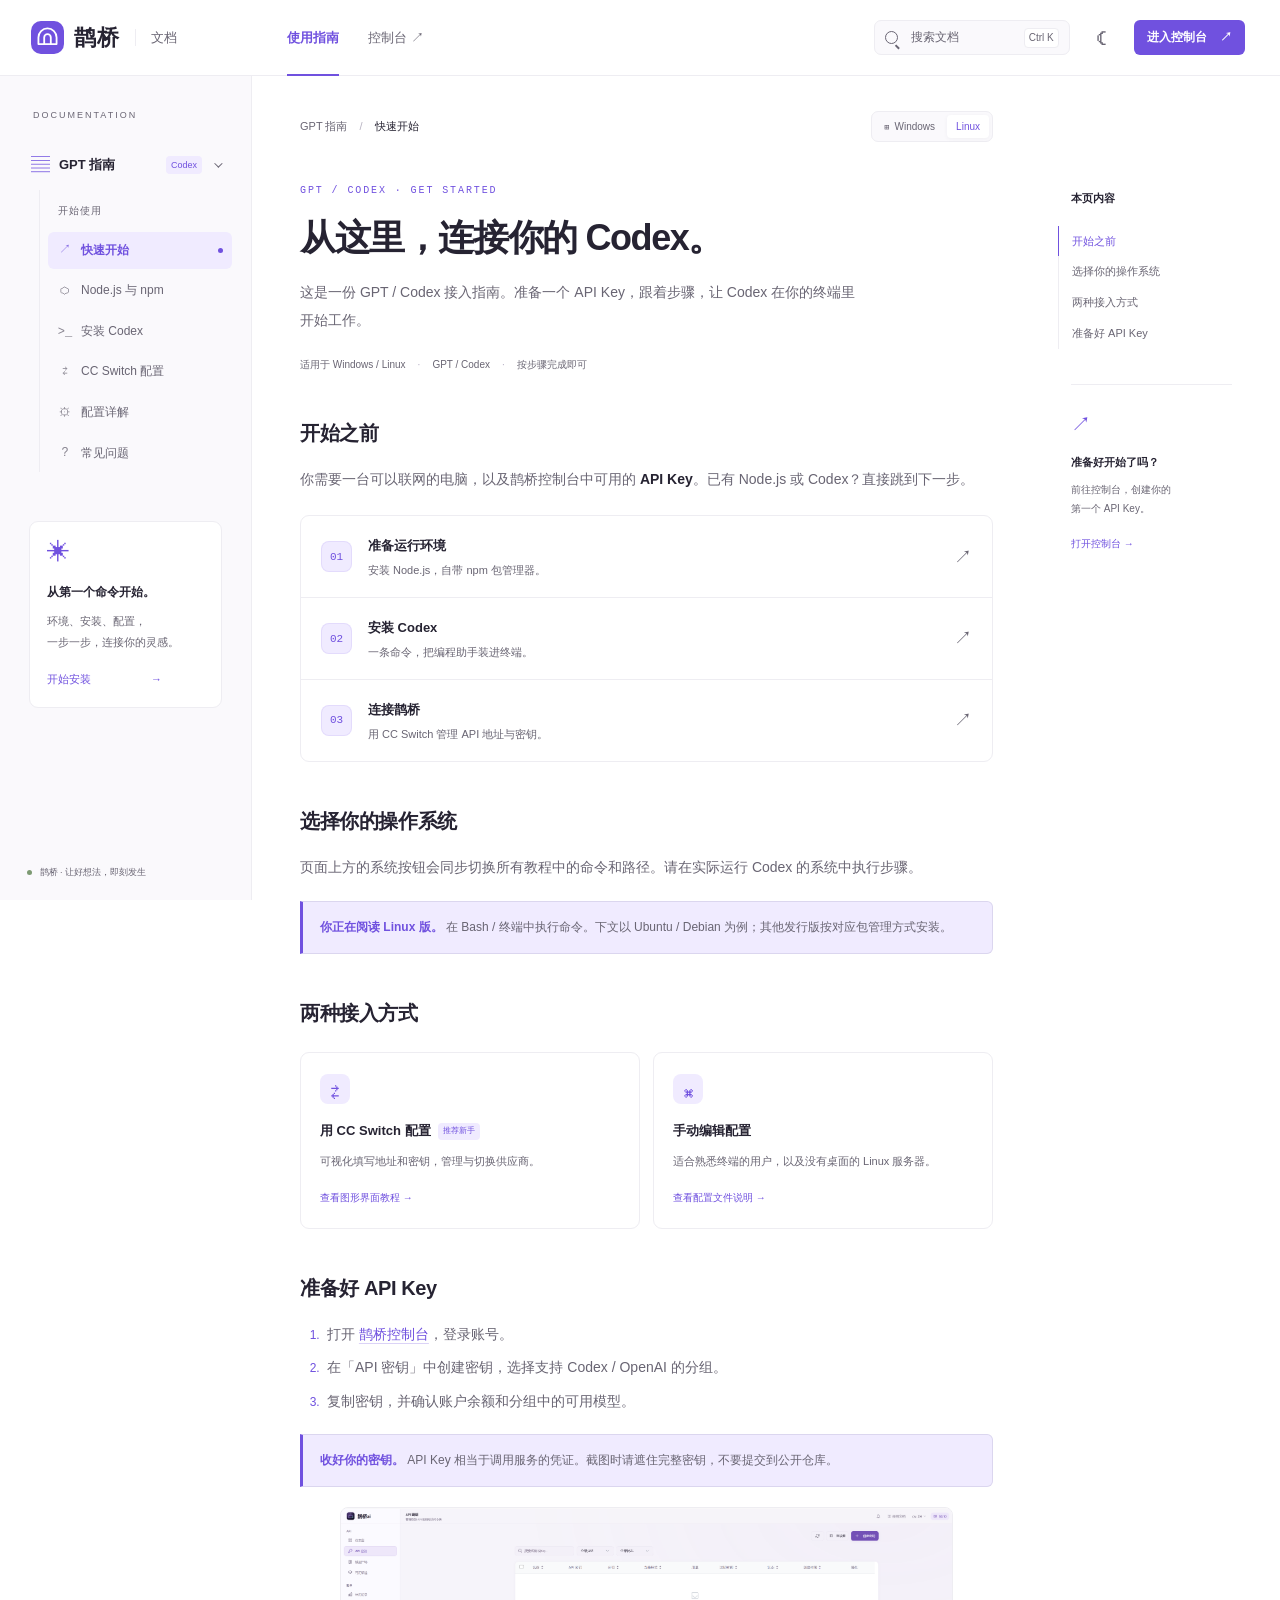
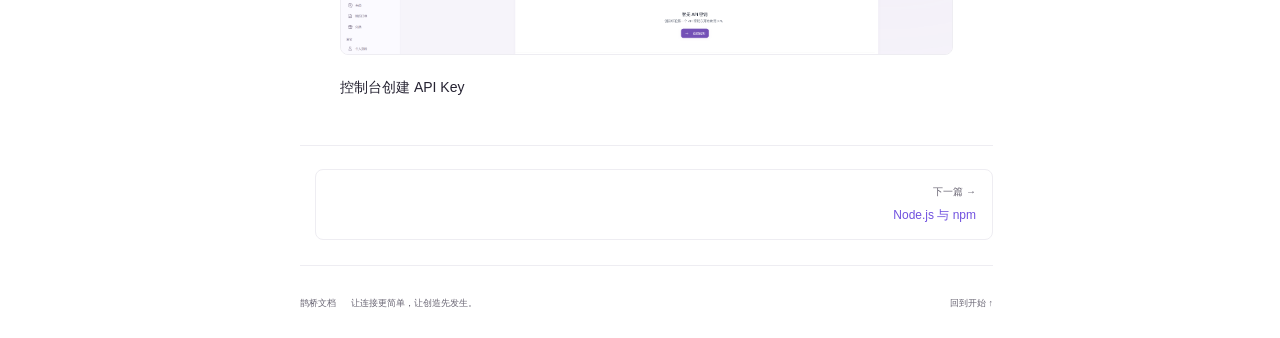
==== commit 52bad805: "配置文档图片" ====
--- a/landing/docs/index.html
+++ b/landing/docs/index.html
@@ -78,7 +78,7 @@
 <blockquote>
 <p><strong>收好你的密钥。</strong> API Key 相当于调用服务的凭证。截图时请遮住完整密钥，不要提交到公开仓库。</p>
 </blockquote>
-<figure class="screenshot-placeholder"><span aria-hidden="true">▧</span><figcaption>控制台创建 API Key<small>操作图示 · 待补充</small></figcaption></figure>
+<figure><img src="images/api-key.png" alt="控制台创建 API Key" loading="lazy"><figcaption>控制台创建 API Key</figcaption></figure>
 <nav class="pagination" aria-label="前后文档"><span></span><a href="#node"><small>下一篇 →</small>Node.js 与 npm</a></nav></article>
 <article class="article" id="node" data-title="Node.js 与 npm" hidden><p class="page-eyebrow">RUNTIME</p><h1 id="node-section-1">安装 Node.js 与 npm</h1>
 <p>先准备运行环境。npm 随 Node.js 一起安装，不需要再单独下载。</p>
@@ -90,7 +90,7 @@
 <li>双击安装，保留默认的 npm 与 PATH 选项，按提示完成。</li>
 <li>关闭现有的 PowerShell 窗口，重新打开一个终端。</li>
 </ol>
-<figure class="screenshot-placeholder"><span aria-hidden="true">▧</span><figcaption>Windows 安装 Node.js<small>操作图示 · 待补充</small></figcaption></figure>
+<figure class="screenshot-placeholder"><span aria-hidden="true">▧</span><figcaption>Windows 安装 Node.js<small><code>images/node-windows.png</code></small></figcaption></figure>
 
 
 </section>
@@ -101,7 +101,7 @@
 <div class="code-block"><div class="code-header"><span>bash</span><button type="button" class="copy-button" aria-label="复制代码">复制</button></div><pre><code>nvm install --lts
 nvm use --lts</code></pre></div>
 <p>也可以从 <a href="https://nodejs.org/zh-cn/download" target="_blank" rel="noopener noreferrer">Node.js 官方下载页</a> 选择 Linux 和对应架构，按官方步骤安装 LTS 版。</p>
-<figure class="screenshot-placeholder"><span aria-hidden="true">▧</span><figcaption>Linux 安装 Node.js<small>操作图示 · 待补充</small></figcaption></figure>
+<figure class="screenshot-placeholder"><span aria-hidden="true">▧</span><figcaption>Linux 安装 Node.js<small><code>images/node-linux.png</code></small></figcaption></figure>
 
 
 </section>
@@ -145,7 +145,7 @@
 <h2 id="codex-section-3">检查是否安装成功</h2>
 <div class="code-block"><div class="code-header"><span>bash</span><button type="button" class="copy-button" aria-label="复制代码">复制</button></div><pre><code>codex --version</code></pre></div>
 <p>看到版本号说明安装成功。如果提示找不到命令，先重开终端，再检查 npm 全局安装目录是否已加入 PATH。</p>
-<figure class="screenshot-placeholder"><span aria-hidden="true">▧</span><figcaption>Codex 安装成功后的终端<small>操作图示 · 待补充</small></figcaption></figure>
+<figure class="screenshot-placeholder"><span aria-hidden="true">▧</span><figcaption>Codex 安装成功后的终端<small><code>images/codex-installed.png</code></small></figcaption></figure>
 
 
 <h2 id="codex-section-4">配置后再开始</h2>
@@ -165,7 +165,7 @@
 <p>前往 <a href="https://github.com/farion1231/cc-switch/releases/latest" target="_blank" rel="noopener noreferrer">CC Switch 官方 Releases</a>，下载适合系统与处理器架构的最新安装包。</p>
 <section data-os="windows">
 <p>选择文件名包含 <code>Windows</code> 的 <code>.msi</code> 安装包，或 <code>Windows-Portable.zip</code> 便携版。常见电脑选 x64 对应版本，ARM 电脑选 arm64 版本。安装后打开 CC Switch。</p>
-<figure class="screenshot-placeholder"><span aria-hidden="true">▧</span><figcaption>Windows 下载与安装 CC Switch<small>操作图示 · 待补充</small></figcaption></figure>
+<figure class="screenshot-placeholder"><span aria-hidden="true">▧</span><figcaption>Windows 下载与安装 CC Switch<small><code>images/cc-download-windows.png</code></small></figcaption></figure>
 
 
 </section>
@@ -176,7 +176,7 @@
 <p>Ubuntu / Debian 示例：把文件名替换成实际下载的文件名。</p>
 <div class="code-block"><div class="code-header"><span>bash</span><button type="button" class="copy-button" aria-label="复制代码">复制</button></div><pre><code>sudo apt install ./CC-Switch-实际版本-Linux-x86_64.deb</code></pre></div>
 <p><strong>需要图形桌面。</strong> CC Switch 官方桌面版要求 glibc 2.35+ 与 WebKitGTK 4.1。仅通过 SSH 使用的服务器，请跳到 <a href="#configuration">手动配置</a>。</p>
-<figure class="screenshot-placeholder"><span aria-hidden="true">▧</span><figcaption>Linux 桌面安装 CC Switch<small>操作图示 · 待补充</small></figcaption></figure>
+<figure class="screenshot-placeholder"><span aria-hidden="true">▧</span><figcaption>Linux 桌面安装 CC Switch<small><code>images/cc-download-linux.png</code></small></figcaption></figure>
 
 
 </section>
@@ -218,7 +218,7 @@
 <blockquote>
 <p><strong>更方便的方式。</strong> 若控制台的 API 密钥页面提供「导入 CC Switch」，可以直接导入，再在 CC Switch 中核对并启用。不要重复给已带 <code>/v1</code> 的地址追加 <code>/v1</code>。</p>
 </blockquote>
-<figure class="screenshot-placeholder"><span aria-hidden="true">▧</span><figcaption>CC Switch 的 Codex 供应商配置<small>操作图示 · 待补充</small></figcaption></figure>
+<figure class="screenshot-placeholder"><span aria-hidden="true">▧</span><figcaption>CC Switch 的 Codex 供应商配置<small><code>images/cc-provider.png</code></small></figcaption></figure>
 
 
 <h2 id="cc-switch-section-4">启用并验证</h2>
@@ -325,7 +325,7 @@
 <li>在设有密钥环境变量的同一终端里启动 <code>codex</code>。</li>
 <li>发送简单的问题，确认能收到回复；也可在控制台查看调用记录。</li>
 </ol>
-<figure class="screenshot-placeholder"><span aria-hidden="true">▧</span><figcaption>Codex 成功连接后的界面<small>操作图示 · 待补充</small></figcaption></figure>
+<figure class="screenshot-placeholder"><span aria-hidden="true">▧</span><figcaption>Codex 成功连接后的界面<small><code>images/codex-ready.png</code></small></figcaption></figure>
 
 
 <blockquote>
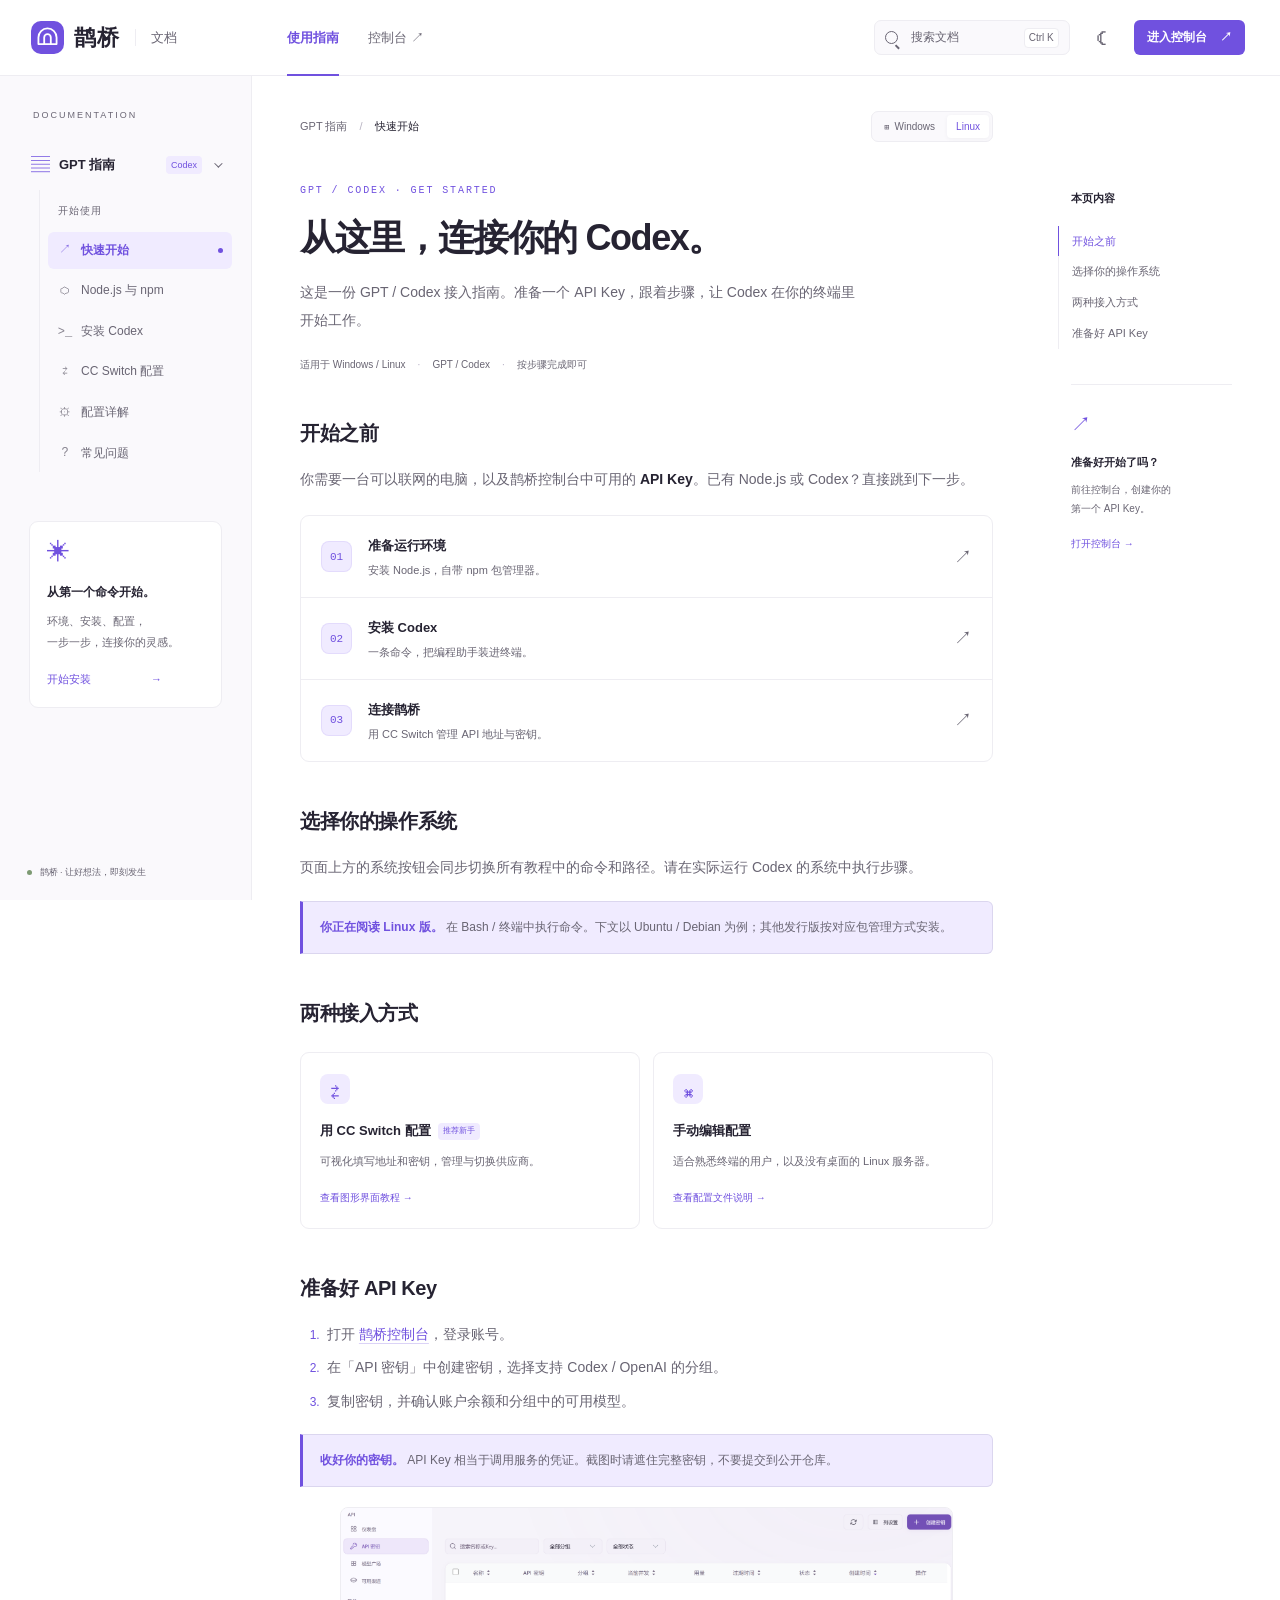
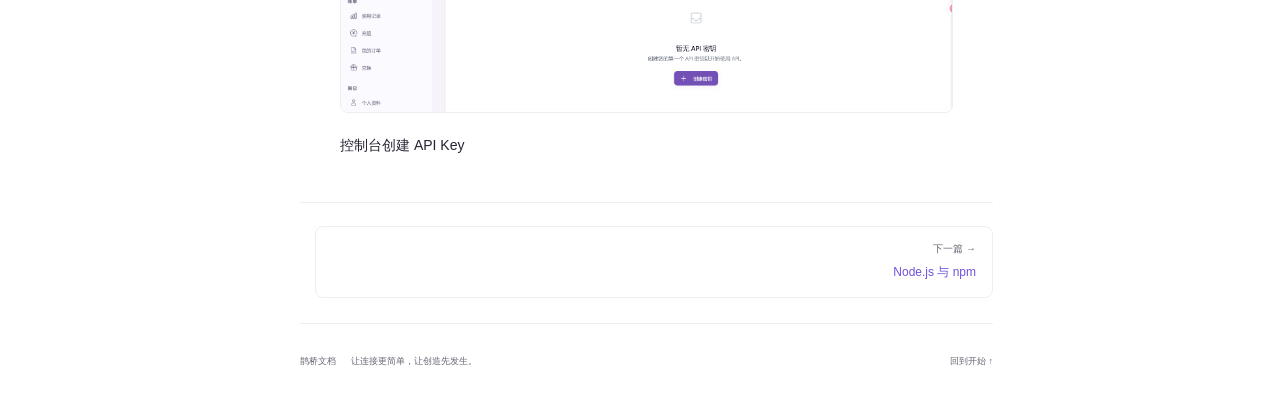
==== commit d86deb50: "配置文档图片" ====
--- a/landing/docs/index.html
+++ b/landing/docs/index.html
@@ -90,7 +90,7 @@
 <li>双击安装，保留默认的 npm 与 PATH 选项，按提示完成。</li>
 <li>关闭现有的 PowerShell 窗口，重新打开一个终端。</li>
 </ol>
-<figure class="screenshot-placeholder"><span aria-hidden="true">▧</span><figcaption>Windows 安装 Node.js<small><code>images/node-windows.png</code></small></figcaption></figure>
+<figure><img src="images/node-windows.png" alt="Windows 安装 Node.js" loading="lazy"><figcaption>Windows 安装 Node.js</figcaption></figure>
 
 
 </section>
@@ -145,7 +145,7 @@
 <h2 id="codex-section-3">检查是否安装成功</h2>
 <div class="code-block"><div class="code-header"><span>bash</span><button type="button" class="copy-button" aria-label="复制代码">复制</button></div><pre><code>codex --version</code></pre></div>
 <p>看到版本号说明安装成功。如果提示找不到命令，先重开终端，再检查 npm 全局安装目录是否已加入 PATH。</p>
-<figure class="screenshot-placeholder"><span aria-hidden="true">▧</span><figcaption>Codex 安装成功后的终端<small><code>images/codex-installed.png</code></small></figcaption></figure>
+<figure><img src="images/codex-installed.png" alt="Codex 安装成功后的终端" loading="lazy"><figcaption>Codex 安装成功后的终端</figcaption></figure>
 
 
 <h2 id="codex-section-4">配置后再开始</h2>
